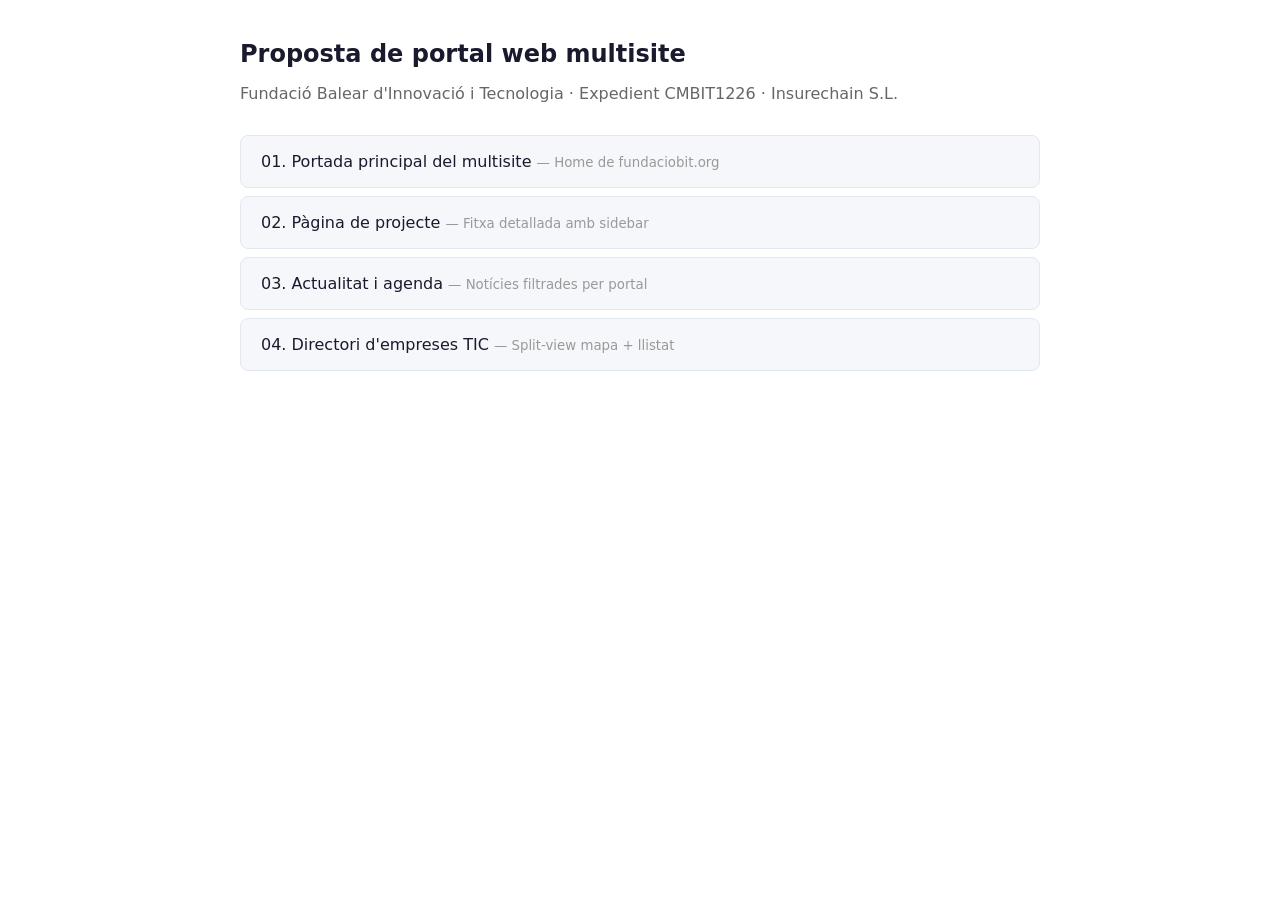
==== index.html @ 5de135a9 "Mockups portal Fundació BIT" ====
<!DOCTYPE html>
<html lang="ca">
<head>
<meta charset="UTF-8">
<meta name="viewport" content="width=device-width, initial-scale=1.0">
<title>Mockups Portal Web - Fundació BIT (CMBIT1226)</title>
<style>
body { font-family: system-ui, sans-serif; max-width: 800px; margin: 40px auto; padding: 0 20px; color: #1a1a2e; }
h1 { font-size: 1.5rem; margin-bottom: 8px; }
p { color: #666; margin-bottom: 32px; }
a { display: block; padding: 16px 20px; margin-bottom: 8px; background: #f5f7fa; border: 1px solid #e2e8f0; border-radius: 8px; color: #1a1a2e; text-decoration: none; font-weight: 500; }
a:hover { border-color: #1d9ac1; background: #e8f4f8; }
small { color: #999; font-weight: 400; }
</style>
</head>
<body>
<h1>Proposta de portal web multisite</h1>
<p>Fundació Balear d'Innovació i Tecnologia · Expedient CMBIT1226 · Insurechain S.L.</p>
<a href="01_portada_multisite.html">01. Portada principal del multisite <small>— Home de fundaciobit.org</small></a>
<a href="02_pagina_proyecto.html">02. Pàgina de projecte <small>— Fitxa detallada amb sidebar</small></a>
<a href="03_noticies_events.html">03. Actualitat i agenda <small>— Notícies filtrades per portal</small></a>
<a href="04_directori_mapa.html">04. Directori d'empreses TIC <small>— Split-view mapa + llistat</small></a>
</body>
</html>
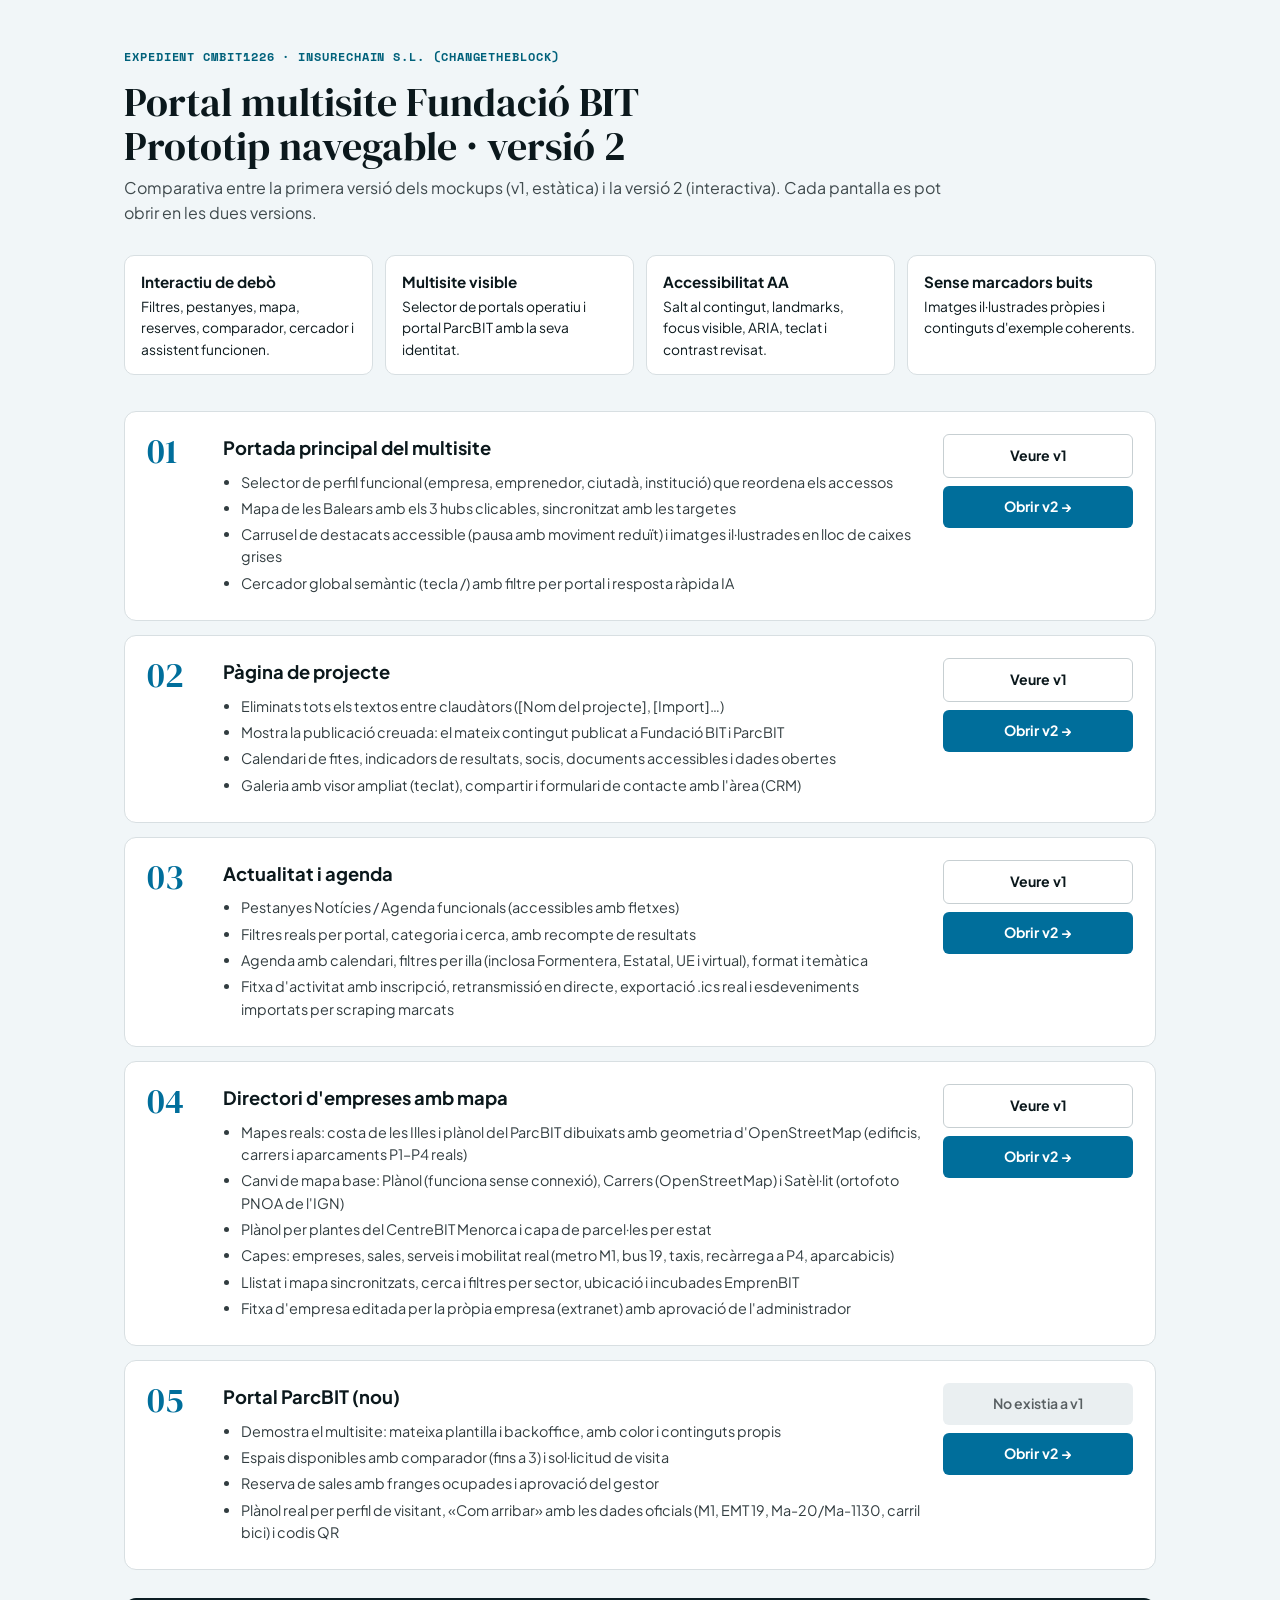
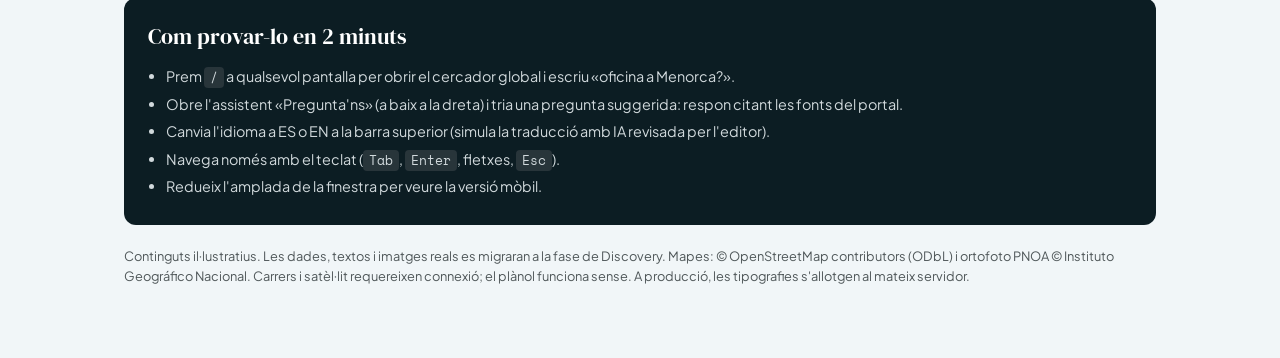
==== commit 1ea69f9c: "Update to v2: interactive mockups with Leaflet maps, accessibility, multisite ParcBIT" ====
--- a/index.html
+++ b/index.html
@@ -1,24 +1,50 @@
-<!DOCTYPE html>
-<html lang="ca">
-<head>
-<meta charset="UTF-8">
-<meta name="viewport" content="width=device-width, initial-scale=1.0">
-<title>Mockups Portal Web - Fundació BIT (CMBIT1226)</title>
+<!DOCTYPE html><html lang="ca"><head><meta charset="UTF-8"><meta name="viewport" content="width=device-width, initial-scale=1">
+<title>Prototip navegable v2 · Portal multisite Fundació BIT (CMBIT1226)</title><link rel="preconnect" href="https://fonts.googleapis.com"><link href="https://fonts.googleapis.com/css2?family=DM+Serif+Display&family=Plus+Jakarta+Sans:wght@400;500;600;700&family=Space+Mono:wght@400;700&display=swap" rel="stylesheet">
 <style>
-body { font-family: system-ui, sans-serif; max-width: 800px; margin: 40px auto; padding: 0 20px; color: #1a1a2e; }
-h1 { font-size: 1.5rem; margin-bottom: 8px; }
-p { color: #666; margin-bottom: 32px; }
-a { display: block; padding: 16px 20px; margin-bottom: 8px; background: #f5f7fa; border: 1px solid #e2e8f0; border-radius: 8px; color: #1a1a2e; text-decoration: none; font-weight: 500; }
-a:hover { border-color: #1d9ac1; background: #e8f4f8; }
-small { color: #999; font-weight: 400; }
-</style>
-</head>
-<body>
-<h1>Proposta de portal web multisite</h1>
-<p>Fundació Balear d'Innovació i Tecnologia · Expedient CMBIT1226 · Insurechain S.L.</p>
-<a href="01_portada_multisite.html">01. Portada principal del multisite <small>— Home de fundaciobit.org</small></a>
-<a href="02_pagina_proyecto.html">02. Pàgina de projecte <small>— Fitxa detallada amb sidebar</small></a>
-<a href="03_noticies_events.html">03. Actualitat i agenda <small>— Notícies filtrades per portal</small></a>
-<a href="04_directori_mapa.html">04. Directori d'empreses TIC <small>— Split-view mapa + llistat</small></a>
-</body>
-</html>
+*{box-sizing:border-box;margin:0;padding:0}body{font-family:"Plus Jakarta Sans",system-ui,sans-serif;color:oklch(20% .02 220);background:oklch(97% .006 220);line-height:1.55}
+a{color:inherit;text-decoration:none}.w{max-width:1080px;margin:0 auto;padding:48px 24px 72px}
+h1{font-family:"DM Serif Display",Georgia,serif;font-weight:400;font-size:2.5rem;line-height:1.1}
+.sub{color:oklch(40% .015 220);margin-top:8px;max-width:70ch}
+.meta{font-family:"Space Mono",monospace;font-size:.72rem;letter-spacing:.08em;text-transform:uppercase;color:oklch(45% .1 220);margin-bottom:14px;font-weight:700}
+.glob{display:grid;grid-template-columns:repeat(4,1fr);gap:12px;margin:30px 0 36px}
+.glob div{background:#fff;border:1px solid oklch(90% .008 220);border-radius:10px;padding:14px 16px;font-size:.86rem}
+.glob b{display:block;font-size:.95rem;margin-bottom:2px}
+.row{display:grid;grid-template-columns:56px 1fr 190px;gap:20px;background:#fff;border:1px solid oklch(90% .008 220);border-radius:12px;padding:22px;margin-bottom:14px;align-items:start}
+.num{font-family:"DM Serif Display",serif;font-size:2.2rem;color:oklch(48% .16 220);line-height:1}
+.row h2{font-size:1.15rem;margin-bottom:8px}
+.row li{font-size:.9rem;color:oklch(35% .015 220);margin:4px 0 4px 18px}
+.links{display:flex;flex-direction:column;gap:8px}
+.b{display:block;text-align:center;font-weight:700;font-size:.88rem;padding:10px 14px;border-radius:6px;background:oklch(48% .16 220);color:#fff}
+.b:hover{background:oklch(41% .16 220)}.b.o{background:#fff;color:oklch(20% .02 220);border:1.5px solid oklch(85% .01 220)}.b.o:hover{border-color:oklch(50% .01 220)}
+.b.dis{background:oklch(95% .006 220);color:oklch(48% .01 220);font-weight:600}
+.tips{background:oklch(22% .025 220);color:#fff;border-radius:12px;padding:22px 24px;margin-top:28px}
+.tips h2{font-family:"DM Serif Display",serif;font-weight:400;font-size:1.4rem;margin-bottom:10px}
+.tips li{margin:5px 0 5px 18px;font-size:.9rem;color:oklch(88% .01 220)}
+kbd{font-family:"Space Mono",monospace;background:oklch(32% .02 220);border-radius:4px;padding:1px 6px;font-size:.8rem}
+.note{font-size:.8rem;color:oklch(45% .01 220);margin-top:22px}
+a:focus-visible{outline:3px solid oklch(48% .16 220);outline-offset:3px}
+@media(max-width:760px){.glob{grid-template-columns:1fr 1fr}.row{grid-template-columns:1fr}.num{font-size:1.6rem}}
+</style></head><body><main class="w">
+<p class="meta">Expedient CMBIT1226 · Insurechain S.L. (ChangeTheBlock)</p>
+<h1>Portal multisite Fundació BIT<br>Prototip navegable · versió 2</h1>
+<p class="sub">Comparativa entre la primera versió dels mockups (v1, estàtica) i la versió 2 (interactiva). Cada pantalla es pot obrir en les dues versions.</p>
+<div class="glob">
+<div><b>Interactiu de debò</b>Filtres, pestanyes, mapa, reserves, comparador, cercador i assistent funcionen.</div>
+<div><b>Multisite visible</b>Selector de portals operatiu i portal ParcBIT amb la seva identitat.</div>
+<div><b>Accessibilitat AA</b>Salt al contingut, landmarks, focus visible, ARIA, teclat i contrast revisat.</div>
+<div><b>Sense marcadors buits</b>Imatges il·lustrades pròpies i continguts d'exemple coherents.</div>
+</div>
+<article class="row"><div class="num">01</div><div class="main"><h2>Portada principal del multisite</h2><ul><li>Selector de perfil funcional (empresa, emprenedor, ciutadà, institució) que reordena els accessos</li><li>Mapa de les Balears amb els 3 hubs clicables, sincronitzat amb les targetes</li><li>Carrusel de destacats accessible (pausa amb moviment reduït) i imatges il·lustrades en lloc de caixes grises</li><li>Cercador global semàntic (tecla /) amb filtre per portal i resposta ràpida IA</li></ul></div>
+<div class="links"><a class="b o" href="../01_portada_multisite.html">Veure v1</a><a class="b" href="01_portada.html">Obrir v2 →</a></div></article><article class="row"><div class="num">02</div><div class="main"><h2>Pàgina de projecte</h2><ul><li>Eliminats tots els textos entre claudàtors ([Nom del projecte], [Import]…)</li><li>Mostra la publicació creuada: el mateix contingut publicat a Fundació BIT i ParcBIT</li><li>Calendari de fites, indicadors de resultats, socis, documents accessibles i dades obertes</li><li>Galeria amb visor ampliat (teclat), compartir i formulari de contacte amb l'àrea (CRM)</li></ul></div>
+<div class="links"><a class="b o" href="../02_pagina_proyecto.html">Veure v1</a><a class="b" href="02_pagina_projecte.html">Obrir v2 →</a></div></article><article class="row"><div class="num">03</div><div class="main"><h2>Actualitat i agenda</h2><ul><li>Pestanyes Notícies / Agenda funcionals (accessibles amb fletxes)</li><li>Filtres reals per portal, categoria i cerca, amb recompte de resultats</li><li>Agenda amb calendari, filtres per illa (inclosa Formentera, Estatal, UE i virtual), format i temàtica</li><li>Fitxa d'activitat amb inscripció, retransmissió en directe, exportació .ics real i esdeveniments importats per scraping marcats</li></ul></div>
+<div class="links"><a class="b o" href="../03_noticies_events.html">Veure v1</a><a class="b" href="03_actualitat_agenda.html">Obrir v2 →</a></div></article><article class="row"><div class="num">04</div><div class="main"><h2>Directori d'empreses amb mapa</h2><ul><li>Mapes reals: costa de les Illes i plànol del ParcBIT dibuixats amb geometria d'OpenStreetMap (edificis, carrers i aparcaments P1–P4 reals)</li><li>Canvi de mapa base: Plànol (funciona sense connexió), Carrers (OpenStreetMap) i Satèl·lit (ortofoto PNOA de l'IGN)</li><li>Plànol per plantes del CentreBIT Menorca i capa de parcel·les per estat</li><li>Capes: empreses, sales, serveis i mobilitat real (metro M1, bus 19, taxis, recàrrega a P4, aparcabicis)</li><li>Llistat i mapa sincronitzats, cerca i filtres per sector, ubicació i incubades EmprenBIT</li><li>Fitxa d'empresa editada per la pròpia empresa (extranet) amb aprovació de l'administrador</li></ul></div>
+<div class="links"><a class="b o" href="../04_directori_mapa.html">Veure v1</a><a class="b" href="04_directori_mapa.html">Obrir v2 →</a></div></article><article class="row"><div class="num">05</div><div class="main"><h2>Portal ParcBIT (nou)</h2><ul><li>Demostra el multisite: mateixa plantilla i backoffice, amb color i continguts propis</li><li>Espais disponibles amb comparador (fins a 3) i sol·licitud de visita</li><li>Reserva de sales amb franges ocupades i aprovació del gestor</li><li>Plànol real per perfil de visitant, «Com arribar» amb les dades oficials (M1, EMT 19, Ma-20/Ma-1130, carril bici) i codis QR</li></ul></div>
+<div class="links"><span class="b dis">No existia a v1</span><a class="b" href="05_portal_parcbit.html">Obrir v2 →</a></div></article>
+<section class="tips"><h2>Com provar-lo en 2 minuts</h2><ul>
+<li>Prem <kbd>/</kbd> a qualsevol pantalla per obrir el cercador global i escriu «oficina a Menorca?».</li>
+<li>Obre l'assistent «Pregunta'ns» (a baix a la dreta) i tria una pregunta suggerida: respon citant les fonts del portal.</li>
+<li>Canvia l'idioma a ES o EN a la barra superior (simula la traducció amb IA revisada per l'editor).</li>
+<li>Navega només amb el teclat (<kbd>Tab</kbd>, <kbd>Enter</kbd>, fletxes, <kbd>Esc</kbd>).</li>
+<li>Redueix l'amplada de la finestra per veure la versió mòbil.</li></ul></section>
+<p class="note">Continguts il·lustratius. Les dades, textos i imatges reals es migraran a la fase de Discovery. Mapes: © OpenStreetMap contributors (ODbL) i ortofoto PNOA © Instituto Geográfico Nacional. Carrers i satèl·lit requereixen connexió; el plànol funciona sense. A producció, les tipografies s'allotgen al mateix servidor.</p>
+</main></body></html>
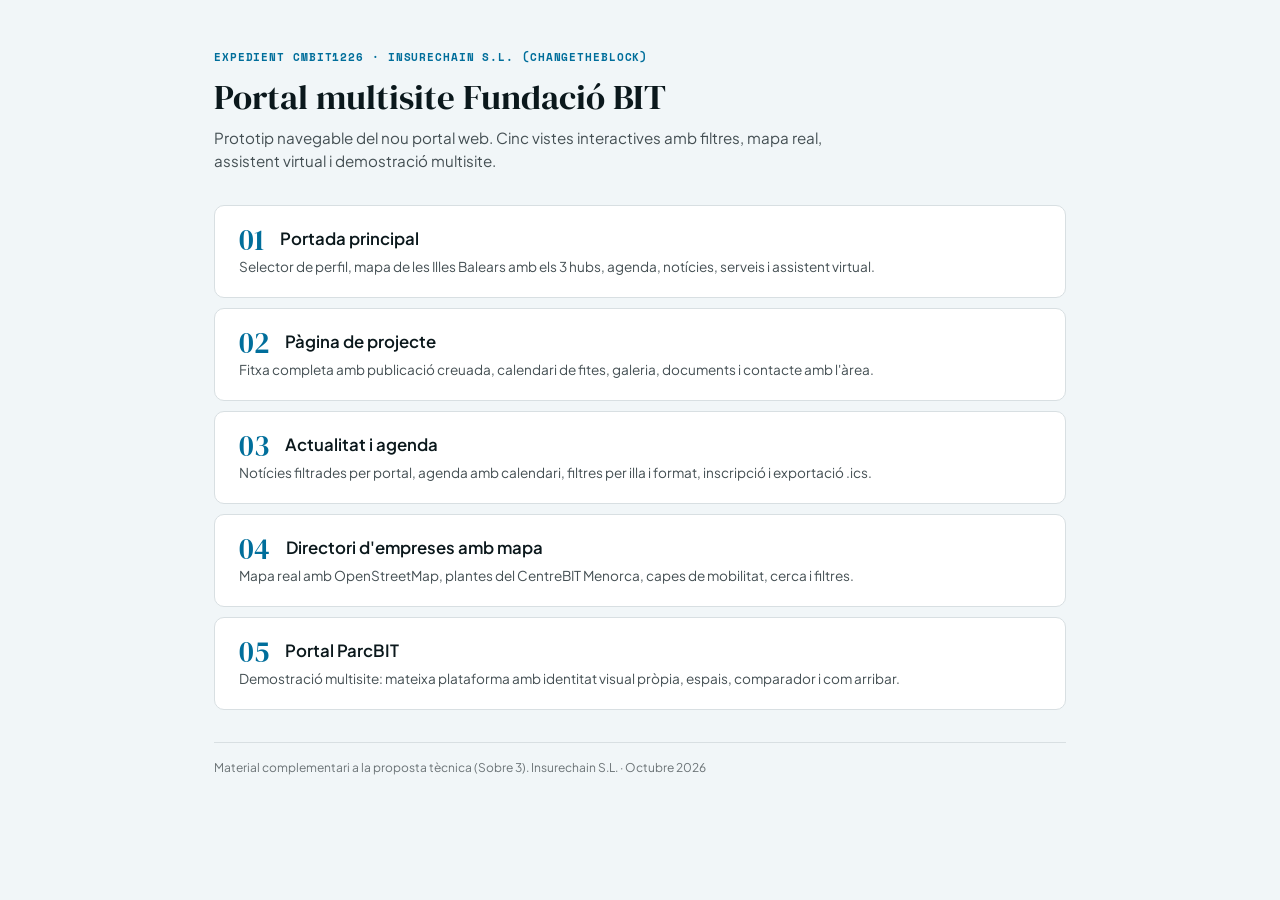
==== commit a37a4096: "Clean index: remove v1/v2 comparison, single clean prototype" ====
--- a/index.html
+++ b/index.html
@@ -1,50 +1,37 @@
 <!DOCTYPE html><html lang="ca"><head><meta charset="UTF-8"><meta name="viewport" content="width=device-width, initial-scale=1">
-<title>Prototip navegable v2 · Portal multisite Fundació BIT (CMBIT1226)</title><link rel="preconnect" href="https://fonts.googleapis.com"><link href="https://fonts.googleapis.com/css2?family=DM+Serif+Display&family=Plus+Jakarta+Sans:wght@400;500;600;700&family=Space+Mono:wght@400;700&display=swap" rel="stylesheet">
+<title>Prototip navegable · Portal multisite Fundació BIT (CMBIT1226)</title>
+<meta name="robots" content="noindex, nofollow">
+<link rel="preconnect" href="https://fonts.googleapis.com"><link href="https://fonts.googleapis.com/css2?family=DM+Serif+Display&family=Plus+Jakarta+Sans:wght@400;500;600;700&family=Space+Mono:wght@400;700&display=swap" rel="stylesheet">
 <style>
-*{box-sizing:border-box;margin:0;padding:0}body{font-family:"Plus Jakarta Sans",system-ui,sans-serif;color:oklch(20% .02 220);background:oklch(97% .006 220);line-height:1.55}
-a{color:inherit;text-decoration:none}.w{max-width:1080px;margin:0 auto;padding:48px 24px 72px}
-h1{font-family:"DM Serif Display",Georgia,serif;font-weight:400;font-size:2.5rem;line-height:1.1}
-.sub{color:oklch(40% .015 220);margin-top:8px;max-width:70ch}
-.meta{font-family:"Space Mono",monospace;font-size:.72rem;letter-spacing:.08em;text-transform:uppercase;color:oklch(45% .1 220);margin-bottom:14px;font-weight:700}
-.glob{display:grid;grid-template-columns:repeat(4,1fr);gap:12px;margin:30px 0 36px}
-.glob div{background:#fff;border:1px solid oklch(90% .008 220);border-radius:10px;padding:14px 16px;font-size:.86rem}
-.glob b{display:block;font-size:.95rem;margin-bottom:2px}
-.row{display:grid;grid-template-columns:56px 1fr 190px;gap:20px;background:#fff;border:1px solid oklch(90% .008 220);border-radius:12px;padding:22px;margin-bottom:14px;align-items:start}
-.num{font-family:"DM Serif Display",serif;font-size:2.2rem;color:oklch(48% .16 220);line-height:1}
-.row h2{font-size:1.15rem;margin-bottom:8px}
-.row li{font-size:.9rem;color:oklch(35% .015 220);margin:4px 0 4px 18px}
-.links{display:flex;flex-direction:column;gap:8px}
-.b{display:block;text-align:center;font-weight:700;font-size:.88rem;padding:10px 14px;border-radius:6px;background:oklch(48% .16 220);color:#fff}
-.b:hover{background:oklch(41% .16 220)}.b.o{background:#fff;color:oklch(20% .02 220);border:1.5px solid oklch(85% .01 220)}.b.o:hover{border-color:oklch(50% .01 220)}
-.b.dis{background:oklch(95% .006 220);color:oklch(48% .01 220);font-weight:600}
-.tips{background:oklch(22% .025 220);color:#fff;border-radius:12px;padding:22px 24px;margin-top:28px}
-.tips h2{font-family:"DM Serif Display",serif;font-weight:400;font-size:1.4rem;margin-bottom:10px}
-.tips li{margin:5px 0 5px 18px;font-size:.9rem;color:oklch(88% .01 220)}
-kbd{font-family:"Space Mono",monospace;background:oklch(32% .02 220);border-radius:4px;padding:1px 6px;font-size:.8rem}
-.note{font-size:.8rem;color:oklch(45% .01 220);margin-top:22px}
-a:focus-visible{outline:3px solid oklch(48% .16 220);outline-offset:3px}
-@media(max-width:760px){.glob{grid-template-columns:1fr 1fr}.row{grid-template-columns:1fr}.num{font-size:1.6rem}}
-</style></head><body><main class="w">
+*{box-sizing:border-box;margin:0;padding:0}
+body{font-family:"Plus Jakarta Sans",system-ui,sans-serif;color:oklch(20% .02 220);background:oklch(97% .006 220);line-height:1.55}
+a{color:inherit;text-decoration:none}
+.w{max-width:900px;margin:0 auto;padding:48px 24px 72px}
+h1{font-family:"DM Serif Display",Georgia,serif;font-weight:400;font-size:2.2rem;line-height:1.15;margin-bottom:8px}
+.sub{color:oklch(42% .015 220);font-size:.95rem;max-width:60ch;margin-bottom:32px}
+.meta{font-family:"Space Mono",monospace;font-size:.7rem;letter-spacing:.08em;text-transform:uppercase;color:oklch(48% .16 220);font-weight:700;margin-bottom:12px}
+.card{display:block;background:#fff;border:1px solid oklch(90% .008 220);border-radius:10px;padding:20px 24px;margin-bottom:10px;transition:border-color .15s ease}
+.card:hover{border-color:oklch(48% .16 220)}
+.card h2{font-family:"Plus Jakarta Sans",sans-serif;font-size:1.05rem;font-weight:600;margin-bottom:4px}
+.card p{font-size:.85rem;color:oklch(42% .015 220)}
+.num{font-family:"DM Serif Display",serif;font-size:1.8rem;color:oklch(48% .16 220);float:left;margin-right:16px;line-height:1}
+.foot{font-size:.75rem;color:oklch(55% .01 220);margin-top:32px;padding-top:16px;border-top:1px solid oklch(90% .008 220)}
+a:focus-visible{outline:3px solid oklch(48% .16 220);outline-offset:3px;border-radius:6px}
+</style></head><body>
+<div class="w">
 <p class="meta">Expedient CMBIT1226 · Insurechain S.L. (ChangeTheBlock)</p>
-<h1>Portal multisite Fundació BIT<br>Prototip navegable · versió 2</h1>
-<p class="sub">Comparativa entre la primera versió dels mockups (v1, estàtica) i la versió 2 (interactiva). Cada pantalla es pot obrir en les dues versions.</p>
-<div class="glob">
-<div><b>Interactiu de debò</b>Filtres, pestanyes, mapa, reserves, comparador, cercador i assistent funcionen.</div>
-<div><b>Multisite visible</b>Selector de portals operatiu i portal ParcBIT amb la seva identitat.</div>
-<div><b>Accessibilitat AA</b>Salt al contingut, landmarks, focus visible, ARIA, teclat i contrast revisat.</div>
-<div><b>Sense marcadors buits</b>Imatges il·lustrades pròpies i continguts d'exemple coherents.</div>
-</div>
-<article class="row"><div class="num">01</div><div class="main"><h2>Portada principal del multisite</h2><ul><li>Selector de perfil funcional (empresa, emprenedor, ciutadà, institució) que reordena els accessos</li><li>Mapa de les Balears amb els 3 hubs clicables, sincronitzat amb les targetes</li><li>Carrusel de destacats accessible (pausa amb moviment reduït) i imatges il·lustrades en lloc de caixes grises</li><li>Cercador global semàntic (tecla /) amb filtre per portal i resposta ràpida IA</li></ul></div>
-<div class="links"><a class="b o" href="../01_portada_multisite.html">Veure v1</a><a class="b" href="01_portada.html">Obrir v2 →</a></div></article><article class="row"><div class="num">02</div><div class="main"><h2>Pàgina de projecte</h2><ul><li>Eliminats tots els textos entre claudàtors ([Nom del projecte], [Import]…)</li><li>Mostra la publicació creuada: el mateix contingut publicat a Fundació BIT i ParcBIT</li><li>Calendari de fites, indicadors de resultats, socis, documents accessibles i dades obertes</li><li>Galeria amb visor ampliat (teclat), compartir i formulari de contacte amb l'àrea (CRM)</li></ul></div>
-<div class="links"><a class="b o" href="../02_pagina_proyecto.html">Veure v1</a><a class="b" href="02_pagina_projecte.html">Obrir v2 →</a></div></article><article class="row"><div class="num">03</div><div class="main"><h2>Actualitat i agenda</h2><ul><li>Pestanyes Notícies / Agenda funcionals (accessibles amb fletxes)</li><li>Filtres reals per portal, categoria i cerca, amb recompte de resultats</li><li>Agenda amb calendari, filtres per illa (inclosa Formentera, Estatal, UE i virtual), format i temàtica</li><li>Fitxa d'activitat amb inscripció, retransmissió en directe, exportació .ics real i esdeveniments importats per scraping marcats</li></ul></div>
-<div class="links"><a class="b o" href="../03_noticies_events.html">Veure v1</a><a class="b" href="03_actualitat_agenda.html">Obrir v2 →</a></div></article><article class="row"><div class="num">04</div><div class="main"><h2>Directori d'empreses amb mapa</h2><ul><li>Mapes reals: costa de les Illes i plànol del ParcBIT dibuixats amb geometria d'OpenStreetMap (edificis, carrers i aparcaments P1–P4 reals)</li><li>Canvi de mapa base: Plànol (funciona sense connexió), Carrers (OpenStreetMap) i Satèl·lit (ortofoto PNOA de l'IGN)</li><li>Plànol per plantes del CentreBIT Menorca i capa de parcel·les per estat</li><li>Capes: empreses, sales, serveis i mobilitat real (metro M1, bus 19, taxis, recàrrega a P4, aparcabicis)</li><li>Llistat i mapa sincronitzats, cerca i filtres per sector, ubicació i incubades EmprenBIT</li><li>Fitxa d'empresa editada per la pròpia empresa (extranet) amb aprovació de l'administrador</li></ul></div>
-<div class="links"><a class="b o" href="../04_directori_mapa.html">Veure v1</a><a class="b" href="04_directori_mapa.html">Obrir v2 →</a></div></article><article class="row"><div class="num">05</div><div class="main"><h2>Portal ParcBIT (nou)</h2><ul><li>Demostra el multisite: mateixa plantilla i backoffice, amb color i continguts propis</li><li>Espais disponibles amb comparador (fins a 3) i sol·licitud de visita</li><li>Reserva de sales amb franges ocupades i aprovació del gestor</li><li>Plànol real per perfil de visitant, «Com arribar» amb les dades oficials (M1, EMT 19, Ma-20/Ma-1130, carril bici) i codis QR</li></ul></div>
-<div class="links"><span class="b dis">No existia a v1</span><a class="b" href="05_portal_parcbit.html">Obrir v2 →</a></div></article>
-<section class="tips"><h2>Com provar-lo en 2 minuts</h2><ul>
-<li>Prem <kbd>/</kbd> a qualsevol pantalla per obrir el cercador global i escriu «oficina a Menorca?».</li>
-<li>Obre l'assistent «Pregunta'ns» (a baix a la dreta) i tria una pregunta suggerida: respon citant les fonts del portal.</li>
-<li>Canvia l'idioma a ES o EN a la barra superior (simula la traducció amb IA revisada per l'editor).</li>
-<li>Navega només amb el teclat (<kbd>Tab</kbd>, <kbd>Enter</kbd>, fletxes, <kbd>Esc</kbd>).</li>
-<li>Redueix l'amplada de la finestra per veure la versió mòbil.</li></ul></section>
-<p class="note">Continguts il·lustratius. Les dades, textos i imatges reals es migraran a la fase de Discovery. Mapes: © OpenStreetMap contributors (ODbL) i ortofoto PNOA © Instituto Geográfico Nacional. Carrers i satèl·lit requereixen connexió; el plànol funciona sense. A producció, les tipografies s'allotgen al mateix servidor.</p>
-</main></body></html>+<h1>Portal multisite Fundaci&oacute; BIT</h1>
+<p class="sub">Prototip navegable del nou portal web. Cinc vistes interactives amb filtres, mapa real, assistent virtual i demostraci&oacute; multisite.</p>
+
+<a href="01_portada.html" class="card"><span class="num">01</span><h2>Portada principal</h2><p>Selector de perfil, mapa de les Illes Balears amb els 3 hubs, agenda, not&iacute;cies, serveis i assistent virtual.</p></a>
+
+<a href="02_pagina_projecte.html" class="card"><span class="num">02</span><h2>P&agrave;gina de projecte</h2><p>Fitxa completa amb publicaci&oacute; creuada, calendari de fites, galeria, documents i contacte amb l'&agrave;rea.</p></a>
+
+<a href="03_actualitat_agenda.html" class="card"><span class="num">03</span><h2>Actualitat i agenda</h2><p>Not&iacute;cies filtrades per portal, agenda amb calendari, filtres per illa i format, inscripci&oacute; i exportaci&oacute; .ics.</p></a>
+
+<a href="04_directori_mapa.html" class="card"><span class="num">04</span><h2>Directori d'empreses amb mapa</h2><p>Mapa real amb OpenStreetMap, plantes del CentreBIT Menorca, capes de mobilitat, cerca i filtres.</p></a>
+
+<a href="05_portal_parcbit.html" class="card"><span class="num">05</span><h2>Portal ParcBIT</h2><p>Demostraci&oacute; multisite: mateixa plataforma amb identitat visual pr&ograve;pia, espais, comparador i com arribar.</p></a>
+
+<p class="foot">Material complementari a la proposta t&egrave;cnica (Sobre 3). Insurechain S.L. &middot; Octubre 2026</p>
+</div></body></html>
